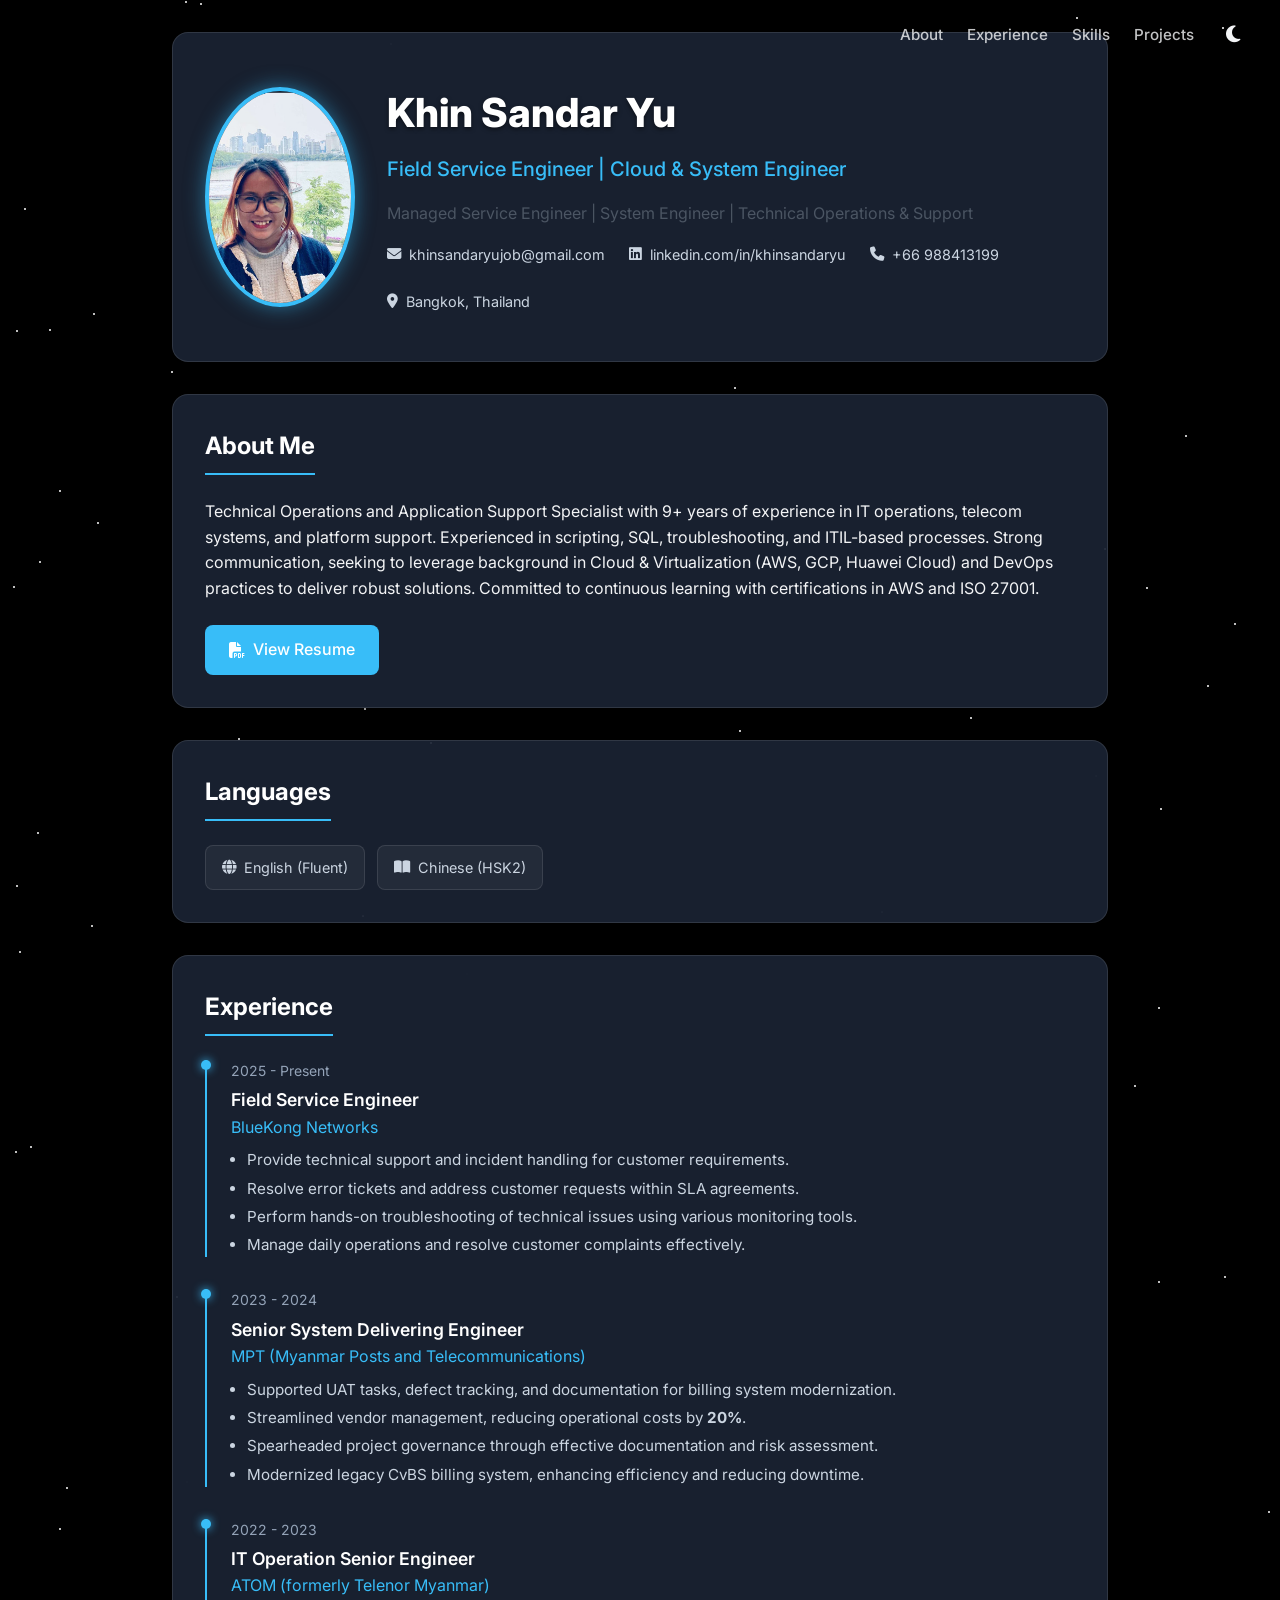
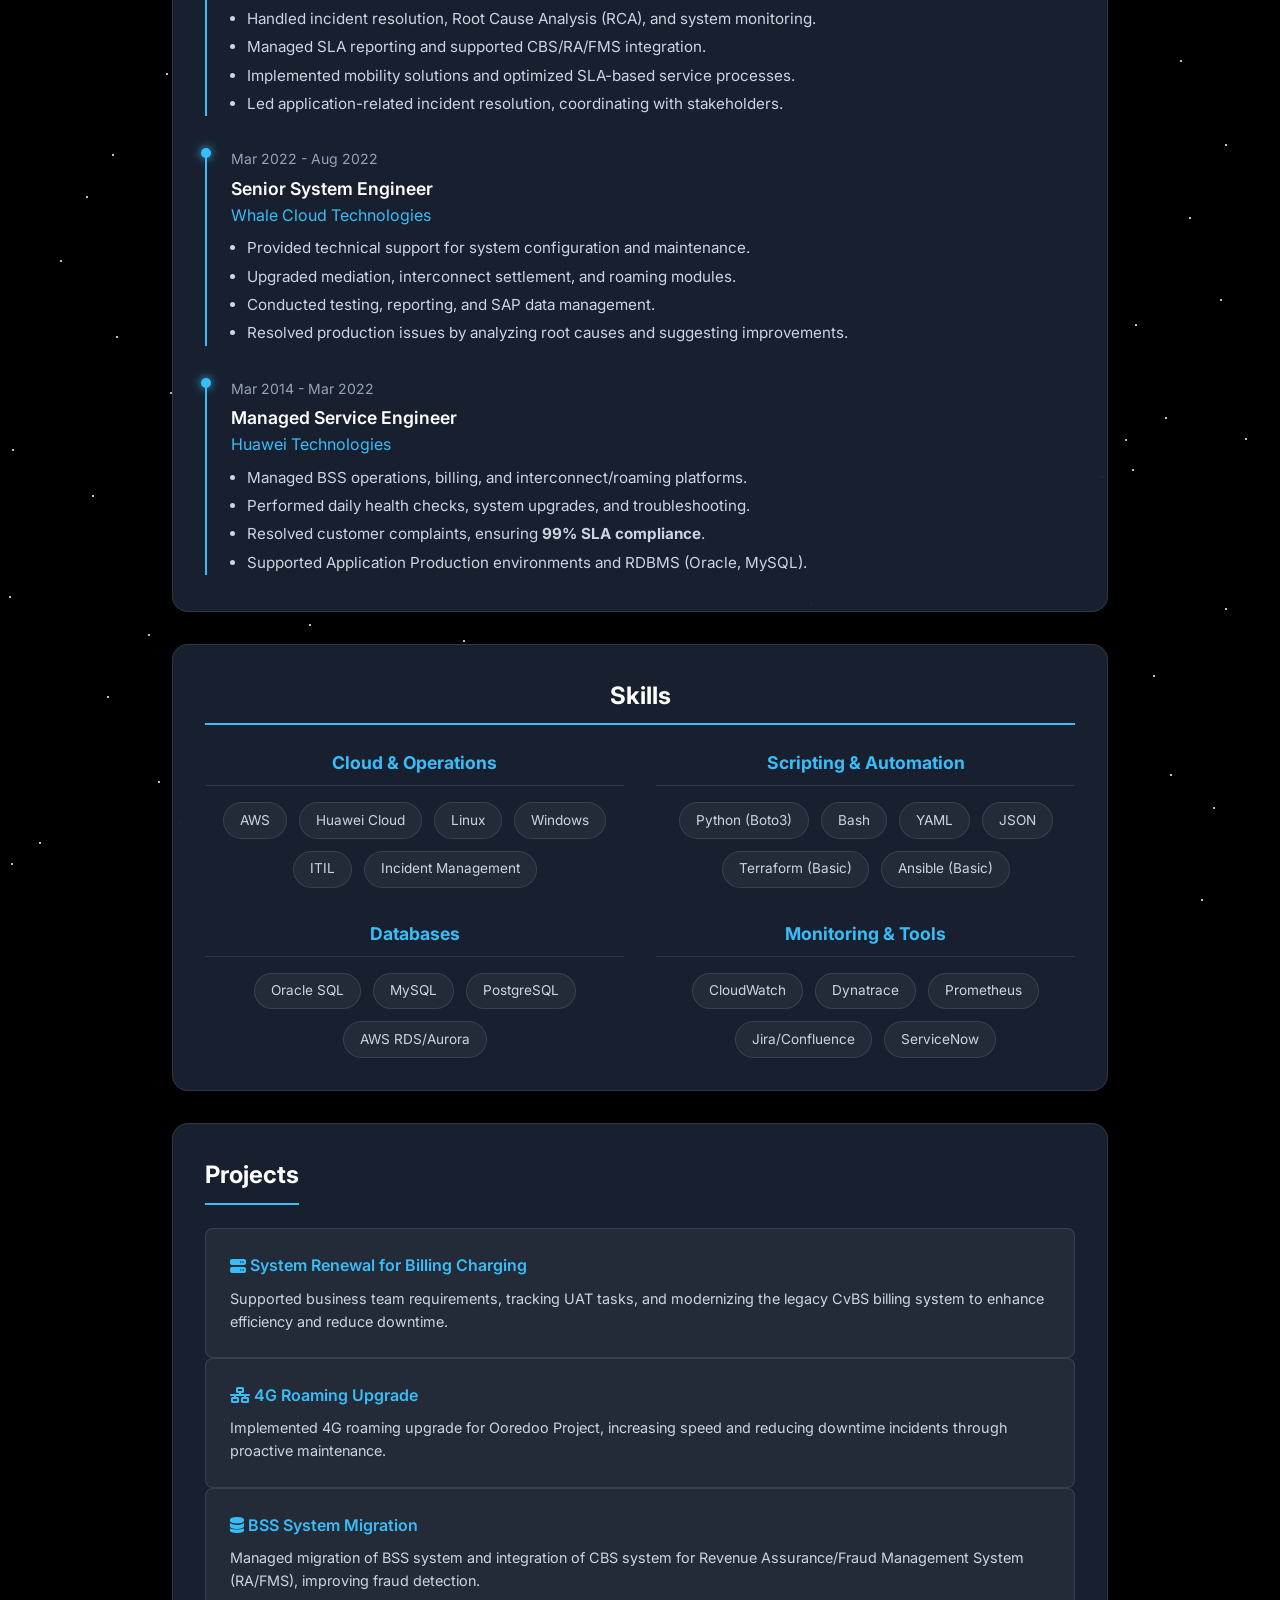
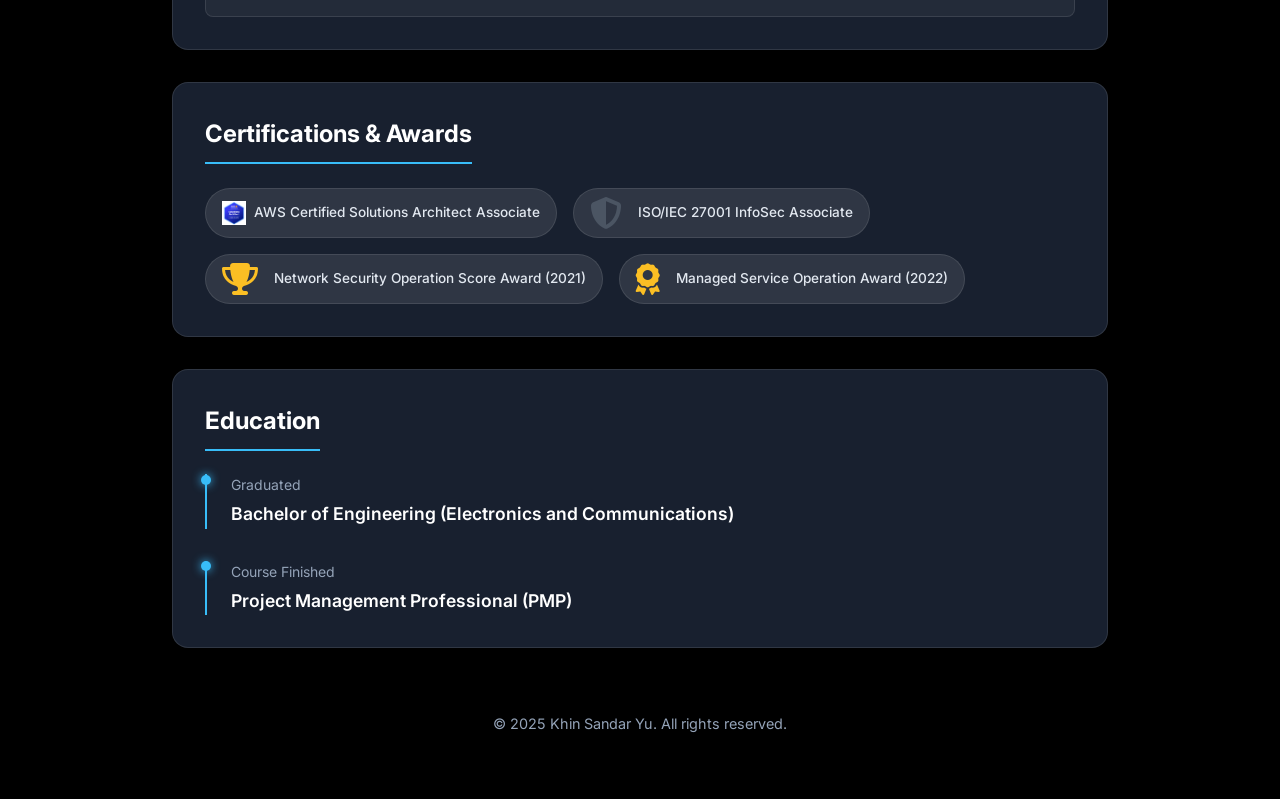
==== index.html @ fe9a54b7 "upload" ====
<!DOCTYPE html>
<html lang="en">

<head>
    <meta charset="UTF-8">
    <meta name="viewport" content="width=device-width, initial-scale=1.0">
    <title>Khin Sandar Yu - Cloud & System Engineer</title>
    <meta name="description" content="Senior Cloud & System Engineer portfolio of Khin Sandar Yu.">

    <link rel="icon" href="favicon.ico" />
    <link rel="apple-touch-icon" href="logo192.png" />

    <!-- Open Graph / Facebook -->
    <meta property="og:type" content="website">
    <meta property="og:url" content="https://khinsandaryu.github.io/">
    <meta property="og:title" content="Khin Sandar Yu - Cloud & System Engineer">
    <meta property="og:description"
        content="Senior Cloud & System Engineer portfolio. Expert in AWS, Linux, and BSS/OSS operations.">
    <meta property="og:image" content="https://khinsandaryu.github.io/img/khin_profile.png">

    <!-- Twitter -->
    <meta property="twitter:card" content="summary_large_image">
    <meta property="twitter:url" content="https://khinsandaryu.github.io/">
    <meta property="twitter:title" content="Khin Sandar Yu - Cloud & System Engineer">
    <meta property="twitter:description"
        content="Senior Cloud & System Engineer portfolio. Expert in AWS, Linux, and BSS/OSS operations.">
    <meta property="twitter:image" content="https://khinsandaryu.github.io/img/khin_profile.png">

    <!-- Fonts -->
    <link rel="preconnect" href="https://fonts.googleapis.com">
    <link rel="preconnect" href="https://fonts.gstatic.com" crossorigin>
    <link href="https://fonts.googleapis.com/css2?family=Inter:wght@300;400;500;600;700;800&display=swap"
        rel="stylesheet">

    <!-- Icons -->
    <link rel="stylesheet" href="https://cdnjs.cloudflare.com/ajax/libs/font-awesome/6.4.0/css/all.min.css">

    <!-- Custom CSS -->
    <link rel="stylesheet" href="css/modern-style.css">
</head>

<body>
    <nav class="main-nav">
        <ul class="nav-links">
            <li><a href="#about" class="nav-link">About</a></li>
            <li><a href="#experience" class="nav-link">Experience</a></li>
            <li><a href="#skills" class="nav-link">Skills</a></li>
            <li><a href="#projects" class="nav-link">Projects</a></li>
        </ul>
        <button id="theme-toggle" class="theme-toggle" aria-label="Toggle Theme">
            <i class="fa-solid fa-moon"></i>
        </button>
        <button id="mobile-menu-btn" class="mobile-menu-btn" aria-label="Menu">
            <i class="fa-solid fa-bars"></i>
        </button>
    </nav>
    <div class="stars"></div>


    <div class="container">
        <!-- Header -->
        <header>
            <img src="img/khin_profile.png" alt="Khin Sandar Yu" class="profile-img" loading="lazy">
            <div class="header-content">
                <h1>Khin Sandar Yu</h1>
                <h2>Field Service Engineer | Cloud & System Engineer</h2>
                <p style="margin-bottom: 1rem; color: #4b5563;">
                    Managed Service Engineer | System Engineer | Technical Operations & Support
                </p>
                <div class="contact-info">
                    <a href="mailto:khinsandaryujob@gmail.com" class="contact-item">
                        <i class="fa-solid fa-envelope"></i> khinsandaryujob@gmail.com
                    </a>
                    <a href="https://www.linkedin.com/in/khinsandaryu393/" target="_blank" class="contact-item">
                        <i class="fa-brands fa-linkedin"></i> linkedin.com/in/khinsandaryu
                    </a>
                    <span class="contact-item">
                        <i class="fa-solid fa-phone"></i> +66 988413199
                    </span>
                    <span class="contact-item">
                        <i class="fa-solid fa-location-dot"></i> Bangkok, Thailand
                    </span>
                </div>
            </div>
        </header>

        <!-- About Me -->
        <section id="about">
            <h3 class="section-title">About Me</h3>
            <p>
                Technical Operations and Application Support Specialist with 9+ years of experience in IT operations,
                telecom systems, and platform support. Experienced in scripting, SQL, troubleshooting, and ITIL-based
                processes. Strong communication, seeking to leverage background in Cloud & Virtualization (AWS, GCP,
                Huawei Cloud) and DevOps practices to deliver robust solutions. Committed to continuous learning with
                certifications in AWS and ISO 27001.
            </p>
            <div style="margin-top: 1.5rem;">
                <a href="#" target="_blank"
                    style="display: inline-flex; align-items: center; gap: 0.5rem; background: var(--primary-color); color: white; padding: 0.75rem 1.5rem; border-radius: 0.5rem; font-weight: 500;">
                    <i class="fa-solid fa-file-pdf"></i> View Resume
                </a>
            </div>
        </section>

        <!-- Languages -->
        <section>
            <h3 class="section-title">Languages</h3>
            <div class="language-badges" style="display: flex; gap: 0.75rem; flex-wrap: wrap;">
                <span class="lang-badge">
                    <i class="fa-solid fa-globe"></i> English (Fluent)
                </span>
                <span class="lang-badge">
                    <i class="fa-solid fa-book-open"></i> Chinese (HSK2)
                </span>
            </div>
        </section>


        <!-- Experience -->
        <section id="experience">
            <h3 class="section-title">Experience</h3>

            <div class="timeline-item">
                <div class="timeline-date">2025 - Present</div>
                <div class="timeline-title">Field Service Engineer</div>
                <div class="timeline-subtitle">BlueKong Networks</div>
                <ul class="responsibility-list">
                    <li>Provide technical support and incident handling for customer requirements.</li>
                    <li>Resolve error tickets and address customer requests within SLA agreements.</li>
                    <li>Perform hands-on troubleshooting of technical issues using various monitoring tools.</li>
                    <li>Manage daily operations and resolve customer complaints effectively.</li>
                </ul>
            </div>

            <div class="timeline-item">
                <div class="timeline-date">2023 - 2024</div>
                <div class="timeline-title">Senior System Delivering Engineer</div>
                <div class="timeline-subtitle">MPT (Myanmar Posts and Telecommunications)</div>
                <ul class="responsibility-list">
                    <li>Supported UAT tasks, defect tracking, and documentation for billing system modernization.</li>
                    <li>Streamlined vendor management, reducing operational costs by <strong>20%</strong>.</li>
                    <li>Spearheaded project governance through effective documentation and risk assessment.</li>
                    <li>Modernized legacy CvBS billing system, enhancing efficiency and reducing downtime.</li>
                </ul>
            </div>

            <div class="timeline-item">
                <div class="timeline-date">2022 - 2023</div>
                <div class="timeline-title">IT Operation Senior Engineer</div>
                <div class="timeline-subtitle">ATOM (formerly Telenor Myanmar)</div>
                <ul class="responsibility-list">
                    <li>Handled incident resolution, Root Cause Analysis (RCA), and system monitoring.</li>
                    <li>Managed SLA reporting and supported CBS/RA/FMS integration.</li>
                    <li>Implemented mobility solutions and optimized SLA-based service processes.</li>
                    <li>Led application-related incident resolution, coordinating with stakeholders.</li>
                </ul>
            </div>

            <div class="timeline-item">
                <div class="timeline-date">Mar 2022 - Aug 2022</div>
                <div class="timeline-title">Senior System Engineer</div>
                <div class="timeline-subtitle">Whale Cloud Technologies</div>
                <ul class="responsibility-list">
                    <li>Provided technical support for system configuration and maintenance.</li>
                    <li>Upgraded mediation, interconnect settlement, and roaming modules.</li>
                    <li>Conducted testing, reporting, and SAP data management.</li>
                    <li>Resolved production issues by analyzing root causes and suggesting improvements.</li>
                </ul>
            </div>

            <div class="timeline-item">
                <div class="timeline-date">Mar 2014 - Mar 2022</div>
                <div class="timeline-title">Managed Service Engineer</div>
                <div class="timeline-subtitle">Huawei Technologies</div>
                <ul class="responsibility-list">
                    <li>Managed BSS operations, billing, and interconnect/roaming platforms.</li>
                    <li>Performed daily health checks, system upgrades, and troubleshooting.</li>
                    <li>Resolved customer complaints, ensuring <strong>99% SLA compliance</strong>.</li>
                    <li>Supported Application Production environments and RDBMS (Oracle, MySQL).</li>
                </ul>
            </div>
        </section>

        <!-- Skills -->
        <section id="skills">
            <h3 class="section-title" style="display: block; text-align: center;">Skills</h3>

            <div class="tech-stack">
                <div class="tech-category">
                    <h4>Cloud & Operations</h4>
                    <div class="tags">
                        <span>AWS</span>
                        <span>Huawei Cloud</span>
                        <span>Linux</span>
                        <span>Windows</span>
                        <span>ITIL</span>
                        <span>Incident Management</span>
                    </div>
                </div>

                <div class="tech-category">
                    <h4>Scripting & Automation</h4>
                    <div class="tags">
                        <span>Python (Boto3)</span>
                        <span>Bash</span>
                        <span>YAML</span>
                        <span>JSON</span>
                        <span>Terraform (Basic)</span>
                        <span>Ansible (Basic)</span>
                    </div>
                </div>

                <div class="tech-category">
                    <h4>Databases</h4>
                    <div class="tags">
                        <span>Oracle SQL</span>
                        <span>MySQL</span>
                        <span>PostgreSQL</span>
                        <span>AWS RDS/Aurora</span>
                    </div>
                </div>

                <div class="tech-category">
                    <h4>Monitoring & Tools</h4>
                    <div class="tags">
                        <span>CloudWatch</span>
                        <span>Dynatrace</span>
                        <span>Prometheus</span>
                        <span>Jira/Confluence</span>
                        <span>ServiceNow</span>
                    </div>
                </div>
            </div>
        </section>

        <!-- Projects -->
        <section id="projects">
            <h3 class="section-title">Projects</h3>
            <div class="projects-grid">
                <div class="project-card">
                    <div class="project-title"><i class="fa-solid fa-server"></i> System Renewal for Billing Charging
                    </div>
                    <p class="project-desc">Supported business team requirements, tracking UAT tasks, and modernizing
                        the legacy CvBS billing system to enhance efficiency and reduce downtime.</p>
                </div>
                <div class="project-card">
                    <div class="project-title"><i class="fa-solid fa-network-wired"></i> 4G Roaming Upgrade</div>
                    <p class="project-desc">Implemented 4G roaming upgrade for Ooredoo Project, increasing speed and
                        reducing downtime incidents through proactive maintenance.</p>
                </div>
                <div class="project-card">
                    <div class="project-title"><i class="fa-solid fa-database"></i> BSS System Migration</div>
                    <p class="project-desc">Managed migration of BSS system and integration of CBS system for Revenue
                        Assurance/Fraud Management System (RA/FMS), improving fraud detection.</p>
                </div>
            </div>
        </section>

        <!-- Certifications & Badges -->
        <section>
            <h3 class="section-title">Certifications & Awards</h3>
            <div class="badges-list">
                <a href="#" class="badge-item">
                    <img src="img/saa.png" alt="AWS Certified" loading="lazy">
                    AWS Certified Solutions Architect Associate
                </a>
                <a href="#" class="badge-item">
                    <i class="fa-solid fa-shield-halved"
                        style="font-size: 2rem; color: #4b5563; margin-right: 0.5rem;"></i>
                    ISO/IEC 27001 InfoSec Associate
                </a>
                <div class="badge-item">
                    <i class="fa-solid fa-trophy" style="font-size: 2rem; color: #fbbf24; margin-right: 0.5rem;"></i>
                    Network Security Operation Score Award (2021)
                </div>
                <div class="badge-item">
                    <i class="fa-solid fa-award" style="font-size: 2rem; color: #fbbf24; margin-right: 0.5rem;"></i>
                    Managed Service Operation Award (2022)
                </div>
            </div>
        </section>

        <!-- Education -->
        <section>
            <h3 class="section-title">Education</h3>
            <div class="timeline-item">
                <div class="timeline-date">Graduated</div>
                <div class="timeline-title">Bachelor of Engineering (Electronics and Communications)</div>
            </div>
            <div class="timeline-item">
                <div class="timeline-date">Course Finished</div>
                <div class="timeline-title">Project Management Professional (PMP)</div>
            </div>
        </section>

        <footer>
            <p>&copy; 2025 Khin Sandar Yu. All rights reserved.</p>
        </footer>
    </div>
    <script src="js/script.js"></script>
</body>

</html>
---- css/modern-style.css ----
:root {
    --primary-color: #38bdf8;
    /* Lighter blue for contrast against dark bg */
    --secondary-color: #818cf8;
    --text-color: #f3f4f6;
    /* Light text for dark mode */
    --bg-color: #1e293b;
    --card-bg: rgba(30, 41, 59, 0.8);
    /* Semi-transparent dark card */
    --accent-color: #3b82f6;
    --font-main: 'Inter', system-ui, -apple-system, sans-serif;
}

* {
    margin: 0;
    padding: 0;
    box-sizing: border-box;
}

body {
    font-family: var(--font-main);
    background: #000;
    /* Fallback background */
    background-attachment: fixed;
    color: var(--text-color);
    line-height: 1.6;
    min-height: 100vh;
    position: relative;
    overflow-x: hidden;
}

/* Aurora Effect - Improved "Curtain" Look */
.aurora {
    position: fixed;
    top: 0;
    left: 0;
    width: 100%;
    height: 100%;
    z-index: -3;
    background: linear-gradient(to bottom, #020111 0%, #000000 100%);
    overflow: hidden;
}

.aurora::before {
    content: '';
    position: absolute;
    top: -50%;
    left: -50%;
    width: 200%;
    height: 200%;
    background:
        repeating-linear-gradient(90deg,
            transparent 0%,
            rgba(0, 255, 150, 0.15) 10%,
            rgba(150, 0, 255, 0.15) 20%,
            transparent 30%);
    background-size: 200% 100%;
    filter: blur(20px);
    animation: aurora-move 60s linear infinite alternate;
    transform: rotate(20deg);
}

.aurora::after {
    content: '';
    position: absolute;
    top: -50%;
    left: -50%;
    width: 200%;
    height: 200%;
    background:
        repeating-linear-gradient(80deg,
            transparent 0%,
            rgba(0, 200, 255, 0.1) 15%,
            rgba(255, 0, 200, 0.1) 25%,
            transparent 40%);
    background-size: 200% 100%;
    filter: blur(30px);
    animation: aurora-move 75s linear infinite alternate-reverse;
    transform: rotate(-10deg);
    mix-blend-mode: screen;
}

@keyframes aurora-move {
    0% {
        background-position: 0% 50%;
        transform: rotate(10deg) scale(1);
    }

    100% {
        background-position: 100% 50%;
        transform: rotate(15deg) scale(1.1);
    }
}

/* Stars Animation - Optimized */
.stars,
.twinkling {
    position: fixed;
    top: 0;
    left: 0;
    width: 100%;
    height: 100%;
    display: block;
    pointer-events: none;
}

.stars {
    background: transparent;
    box-shadow:
        1852px 749px #FFF,
        2427px 2308px #FFF,
        2471px 1289px #FFF,
        1931px 1618px #FFF,
        983px 453px #FFF,
        707px 2407px #FFF,
        305px 1962px #FFF,
        849px 2330px #FFF,
        1268px 1511px #FFF,
        947px 1093px #FFF,
        368px 281px #FFF,
        1525px 1169px #FFF,
        382px 665px #FFF,
        361px 590px #FFF,
        220px 193px #FFF,
        1694px 97px #FFF,
        148px 2234px #FFF,
        959px 1543px #FFF,
        185px 1px #FFF,
        2007px 640px #FFF,
        1742px 1170px #FFF,
        1295px 174px #FFF,
        466px 973px #FFF,
        967px 254px #FFF,
        995px 1020px #FFF,
        1460px 2351px #FFF,
        1550px 2439px #FFF,
        1412px 884px #FFF,
        1539px 428px #FFF,
        309px 2224px #FFF,
        339px 2429px #FFF,
        739px 730px #FFF,
        2387px 1095px #FFF,
        1678px 1449px #FFF,
        2192px 1631px #FFF,
        847px 178px #FFF,
        1714px 341px #FFF,
        780px 1109px #FFF,
        1309px 327px #FFF,
        264px 2087px #FFF,
        1841px 983px #FFF,
        2006px 577px #FFF,
        1062px 2379px #FFF,
        200px 3px #FFF,
        770px 799px #FFF,
        300px 1368px #FFF,
        463px 2240px #FFF,
        1346px 361px #FFF,
        2344px 1471px #FFF,
        734px 387px #FFF,
        2387px 334px #FFF,
        555px 568px #FFF,
        15px 1151px #FFF,
        1581px 996px #FFF,
        364px 708px #FFF,
        1995px 1626px #FFF,
        59px 490px #FFF,
        1530px 1606px #FFF,
        2481px 1109px #FFF,
        535px 2125px #FFF,
        2016px 2244px #FFF,
        11px 2463px #FFF,
        2302px 1901px #FFF,
        1225px 2208px #FFF,
        895px 760px #FFF,
        1185px 435px #FFF,
        1072px 2125px #FFF,
        39px 2442px #FFF,
        862px 548px #FFF,
        2460px 1701px #FFF,
        1100px 2439px #FFF,
        574px 129px #FFF,
        1367px 1496px #FFF,
        1839px 16px #FFF,
        1146px 587px #FFF,
        352px 2262px #FFF,
        844px 1424px #FFF,
        1724px 1702px #FFF,
        2132px 725px #FFF,
        1310px 66px #FFF,
        1895px 1931px #FFF,
        1839px 195px #FFF,
        604px 575px #FFF,
        700px 1703px #FFF,
        107px 2296px #FFF,
        2400px 425px #FFF,
        1576px 86px #FFF,
        2215px 1441px #FFF,
        2323px 187px #FFF,
        782px 1595px #FFF,
        1461px 1552px #FFF,
        2414px 1826px #FFF,
        1919px 1354px #FFF,
        1022px 1328px #FFF,
        2195px 999px #FFF,
        390px 2361px #FFF,
        1160px 808px #FFF,
        2237px 259px #FFF,
        1964px 2188px #FFF,
        1513px 1261px #FFF,
        290px 1046px #FFF,
        466px 982px #FFF,
        2397px 1270px #FFF,
        1697px 2182px #FFF,
        633px 261px #FFF,
        587px 2484px #FFF,
        488px 472px #FFF,
        1655px 1286px #FFF,
        390px 43px #FFF,
        2400px 1291px #FFF,
        362px 915px #FFF,
        1234px 623px #FFF,
        814px 2440px #FFF,
        1680px 214px #FFF,
        1132px 2069px #FFF,
        1564px 969px #FFF,
        30px 1146px #FFF,
        1998px 719px #FFF,
        2482px 1331px #FFF,
        591px 880px #FFF,
        720px 335px #FFF,
        1603px 1309px #FFF,
        92px 2095px #FFF,
        2440px 1548px #FFF,
        1095px 775px #FFF,
        1869px 1773px #FFF,
        877px 1873px #FFF,
        2213px 647px #FFF,
        1572px 1530px #FFF,
        59px 1528px #FFF,
        2138px 56px #FFF,
        12px 2049px #FFF,
        1104px 548px #FFF,
        584px 294px #FFF,
        1047px 1366px #FFF,
        1965px 1550px #FFF,
        1658px 2402px #FFF,
        238px 738px #FFF,
        2053px 1980px #FFF,
        2454px 252px #FFF,
        739px 2492px #FFF,
        1935px 1866px #FFF,
        1917px 2332px #FFF,
        415px 80px #FFF,
        464px 1809px #FFF,
        1876px 583px #FFF,
        380px 901px #FFF,
        242px 449px #FFF,
        1076px 17px #FFF,
        1329px 2380px #FFF,
        276px 186px #FFF,
        60px 1860px #FFF,
        179px 2421px #FFF,
        1953px 2081px #FFF,
        2211px 1893px #FFF,
        2167px 1937px #FFF,
        1991px 208px #FFF,
        2190px 2035px #FFF,
        1345px 628px #FFF,
        1101px 2076px #FFF,
        1656px 731px #FFF,
        1170px 2374px #FFF,
        1428px 480px #FFF,
        16px 330px #FFF,
        116px 1936px #FFF,
        97px 522px #FFF,
        2484px 1420px #FFF,
        1494px 1646px #FFF,
        230px 1806px #FFF,
        9px 2196px #FFF,
        773px 128px #FFF,
        605px 629px #FFF,
        2196px 2424px #FFF,
        1153px 2275px #FFF,
        898px 113px #FFF,
        1833px 508px #FFF,
        1629px 1042px #FFF,
        227px 1663px #FFF,
        2499px 917px #FFF,
        176px 1296px #FFF,
        1207px 685px #FFF,
        1704px 2061px #FFF,
        1918px 1287px #FFF,
        1213px 2407px #FFF,
        1526px 2487px #FFF,
        1329px 137px #FFF,
        1626px 810px #FFF,
        315px 574px #FFF,
        2226px 1708px #FFF,
        1929px 2308px #FFF,
        1745px 297px #FFF,
        222px 1214px #FFF,
        2167px 1423px #FFF,
        1373px 957px #FFF,
        647px 428px #FFF,
        1494px 812px #FFF,
        2199px 802px #FFF,
        49px 329px #FFF,
        91px 925px #FFF,
        2003px 2483px #FFF,
        158px 2381px #FFF,
        2226px 2075px #FFF,
        2442px 736px #FFF,
        292px 1592px #FFF,
        881px 911px #FFF,
        1084px 854px #FFF,
        894px 1963px #FFF,
        1788px 501px #FFF,
        990px 2492px #FFF,
        931px 1209px #FFF,
        229px 1532px #FFF,
        506px 247px #FFF,
        2446px 821px #FFF,
        1498px 1463px #FFF,
        1852px 1115px #FFF,
        13px 586px #FFF,
        1625px 1013px #FFF,
        1822px 1218px #FFF,
        1934px 1127px #FFF,
        2279px 1199px #FFF,
        2427px 500px #FFF,
        2343px 2202px #FFF,
        2066px 645px #FFF,
        481px 1415px #FFF,
        1508px 1395px #FFF,
        1419px 278px #FFF,
        1844px 428px #FFF,
        2481px 1251px #FFF,
        1800px 1583px #FFF,
        465px 1244px #FFF,
        739px 1141px #FFF,
        816px 602px #FFF,
        2046px 168px #FFF,
        381px 1821px #FFF,
        810px 2203px #FFF,
        1452px 1510px #FFF,
        2197px 1469px #FFF,
        1740px 1785px #FFF,
        1993px 1083px #FFF,
        2100px 2148px #FFF,
        1125px 2039px #FFF,
        909px 1238px #FFF,
        1008px 786px #FFF,
        2053px 1369px #FFF,
        1222px 27px #FFF,
        765px 2092px #FFF,
        1739px 1208px #FFF,
        1375px 2377px #FFF,
        1545px 905px #FFF,
        362px 1634px #FFF,
        1850px 775px #FFF,
        1958px 1874px #FFF,
        1648px 1920px #FFF,
        1189px 1817px #FFF,
        1069px 468px #FFF,
        1737px 1701px #FFF,
        1704px 1982px #FFF,
        1784px 2366px #FFF,
        2060px 1765px #FFF,
        899px 1153px #FFF,
        430px 742px #FFF,
        2289px 1290px #FFF,
        1800px 509px #FFF,
        171px 371px #FFF,
        1323px 2034px #FFF,
        1018px 323px #FFF,
        856px 198px #FFF,
        2240px 1961px #FFF,
        575px 1368px #FFF,
        2430px 1948px #FFF,
        2374px 1552px #FFF,
        1158px 1281px #FFF,
        1987px 178px #FFF,
        925px 1931px #FFF,
        1694px 1560px #FFF,
        1558px 1351px #FFF,
        2114px 1932px #FFF,
        2081px 1659px #FFF,
        1739px 1103px #FFF,
        16px 885px #FFF,
        1514px 263px #FFF,
        331px 97px #FFF,
        1650px 1658px #FFF,
        2439px 1759px #FFF,
        86px 1796px #FFF,
        1180px 1660px #FFF,
        1134px 1085px #FFF,
        1998px 1377px #FFF,
        2449px 1902px #FFF,
        1568px 1992px #FFF,
        864px 633px #FFF,
        166px 1673px #FFF,
        1422px 991px #FFF,
        672px 1576px #FFF,
        2213px 1970px #FFF,
        1016px 1089px #FFF,
        1448px 1967px #FFF,
        877px 1459px #FFF,
        739px 813px #FFF,
        2121px 2333px #FFF,
        1415px 2241px #FFF,
        599px 1236px #FFF,
        186px 1481px #FFF,
        2384px 1794px #FFF,
        428px 1490px #FFF,
        1598px 2403px #FFF,
        112px 1754px #FFF,
        2393px 1463px #FFF,
        1058px 2007px #FFF,
        39px 561px #FFF,
        1994px 2265px #FFF,
        2094px 1237px #FFF,
        1081px 1702px #FFF,
        37px 832px #FFF,
        697px 1576px #FFF,
        296px 2385px #FFF,
        1569px 213px #FFF,
        1245px 2038px #FFF,
        1685px 1091px #FFF,
        1858px 956px #FFF,
        2446px 781px #FFF,
        556px 74px #FFF,
        2301px 796px #FFF,
        1527px 1625px #FFF,
        2300px 1806px #FFF,
        1516px 21px #FFF,
        2455px 385px #FFF,
        538px 583px #FFF,
        2021px 1797px #FFF,
        1347px 256px #FFF,
        2037px 1194px #FFF,
        2151px 218px #FFF,
        2402px 1441px #FFF,
        2329px 1103px #FFF,
        24px 208px #FFF,
        1703px 1109px #FFF,
        1563px 1194px #FFF,
        970px 717px #FFF,
        913px 2427px #FFF,
        588px 675px #FFF,
        950px 2293px #FFF,
        268px 1047px #FFF,
        948px 217px #FFF,
        1201px 2499px #FFF,
        1977px 2157px #FFF,
        1158px 1007px #FFF,
        2417px 490px #FFF,
        1293px 685px #FFF,
        1460px 1244px #FFF,
        618px 510px #FFF,
        1527px 132px #FFF,
        1359px 274px #FFF,
        1397px 385px #FFF,
        1135px 1924px #FFF,
        170px 1992px #FFF,
        1388px 734px #FFF,
        2175px 859px #FFF,
        2461px 177px #FFF,
        1542px 808px #FFF,
        1224px 1276px #FFF,
        752px 504px #FFF,
        1553px 1427px #FFF,
        586px 1513px #FFF,
        236px 1116px #FFF,
        282px 1755px #FFF,
        19px 951px #FFF,
        2115px 2158px #FFF,
        1788px 1359px #FFF,
        1844px 1820px #FFF,
        857px 473px #FFF,
        66px 1487px #FFF,
        1789px 309px #FFF,
        1593px 2459px #FFF,
        826px 156px #FFF,
        911px 521px #FFF,
        93px 313px #FFF,
        2419px 1084px #FFF,
        909px 1353px #FFF,
        866px 1758px #FFF,
        979px 641px #FFF,
        2257px 1276px #FFF,
        2241px 178px #FFF,
        2129px 1619px #FFF,
        1728px 2232px #FFF,
        1165px 2017px #FFF,
        802px 1170px #FFF,
        192px 1611px #FFF,
        1026px 2031px #FFF,
        1569px 322px #FFF,
        1916px 1696px #FFF,
        1220px 1899px #FFF,
        308px 561px #FFF,
        2079px 1246px #FFF,
        1575px 1163px #FFF,
        654px 1578px #FFF,
        1613px 2420px #FFF,
        2018px 1040px #FFF,
        209px 1972px #FFF,
        1225px 1744px #FFF,
        1847px 1848px #FFF;
    animation: animStar 100s linear infinite;
    width: 2px;
    height: 2px;
    border-radius: 50%;
    z-index: -2;
}

.twinkling {
    background: transparent;
    box-shadow:
        744px 222px #FFF,
        334px 321px #FFF,
        192px 59px #FFF,
        643px 165px #FFF,
        223px 332px #FFF,
        654px 76px #FFF,
        334px 82px #FFF,
        223px 34px #FFF,
        643px 76px #FFF,
        334px 823px #FFF,
        223px 532px #FFF,
        654px 276px #FFF,
        334px 282px #FFF,
        223px 234px #FFF,
        643px 876px #FFF,
        334px 823px #FFF,
        223px 532px #FFF,
        654px 276px #FFF,
        334px 282px #FFF,
        223px 234px #FFF,
        450px 150px #FFF,
        750px 350px #FFF,
        1150px 550px #FFF,
        1450px 750px #FFF,
        250px 950px #FFF,
        550px 1150px #FFF,
        850px 1350px #FFF,
        1250px 1550px #FFF,
        1550px 1750px #FFF,
        350px 150px #FFF;
    animation: animStar 100s linear infinite, blink 3s infinite;
    width: 3px;
    height: 3px;
    border-radius: 50%;
    z-index: -1;
}

/* Falling Stars */
.falling-stars {
    position: fixed;
    top: 0;
    left: 0;
    width: 100%;
    height: 100%;
    z-index: -1;
    pointer-events: none;
    overflow: hidden;
}

.falling-stars span {
    position: absolute;
    top: 50%;
    left: 50%;
    width: 4px;
    height: 4px;
    background: #fff;
    border-radius: 50%;
    box-shadow: 0 0 0 4px rgba(255, 255, 255, 0.1), 0 0 0 8px rgba(255, 255, 255, 0.1), 0 0 20px rgba(255, 255, 255, 1);
    animation: animate 3s linear infinite;
    opacity: 0;
}

.falling-stars span::before {
    content: '';
    position: absolute;
    top: 50%;
    transform: translateY(-50%);
    width: 300px;
    height: 1px;
    background: linear-gradient(90deg, #fff, transparent);
}

@keyframes animate {
    0% {
        transform: rotate(315deg) translateX(0);
        opacity: 1;
    }

    70% {
        opacity: 1;
    }

    100% {
        transform: rotate(315deg) translateX(-1000px);
        opacity: 0;
    }
}

.falling-stars span:nth-child(1) {
    top: 0;
    right: 0;
    left: initial;
    animation-delay: 0;
    animation-duration: 1s;
}

.falling-stars span:nth-child(2) {
    top: 0;
    right: 80px;
    left: initial;
    animation-delay: 0.2s;
    animation-duration: 3s;
}

.falling-stars span:nth-child(3) {
    top: 80px;
    right: 0px;
    left: initial;
    animation-delay: 0.4s;
    animation-duration: 2s;
}

.falling-stars span:nth-child(4) {
    top: 0;
    right: 180px;
    left: initial;
    animation-delay: 0.6s;
    animation-duration: 1.5s;
}

.falling-stars span:nth-child(5) {
    top: 0;
    right: 400px;
    left: initial;
    animation-delay: 0.8s;
    animation-duration: 2.5s;
}

.falling-stars span:nth-child(6) {
    top: 0;
    right: 600px;
    left: initial;
    animation-delay: 1s;
    animation-duration: 3s;
}

.falling-stars span:nth-child(7) {
    top: 300px;
    right: 0;
    left: initial;
    animation-delay: 1.2s;
    animation-duration: 1.75s;
}

@keyframes animStar {
    from {
        transform: translateY(0px);
    }

    to {
        transform: translateY(-2000px);
    }
}

@keyframes blink {
    0% {
        opacity: 0.2;
    }

    50% {
        opacity: 1;
    }

    100% {
        opacity: 0.2;
    }
}

a {
    text-decoration: none;
    color: inherit;
    transition: color 0.3s ease;
}

a:hover {
    color: var(--primary-color);
}

.container {
    max-width: 1000px;
    margin: 0 auto;
    padding: 2rem;
    position: relative;
    z-index: 1;
}

/* Header Section */
header {
    background-color: var(--card-bg);
    backdrop-filter: blur(10px);
    padding: 3rem 2rem;
    border-radius: 1rem;
    box-shadow: 0 4px 6px -1px rgba(0, 0, 0, 0.3);
    margin-bottom: 2rem;
    display: flex;
    align-items: center;
    gap: 2rem;
    flex-wrap: wrap;
    border: 1px solid rgba(255, 255, 255, 0.1);
}

.profile-img {
    width: 150px;
    height: 220px;
    border-radius: 50%;
    object-fit: cover;
    border: 4px solid var(--primary-color);
    box-shadow: 0 0 20px rgba(56, 189, 248, 0.5);
}

.header-content {
    flex: 1;
}

.header-content h1 {
    font-size: 2.5rem;
    font-weight: 800;
    color: #ffffff;
    margin-bottom: 0.5rem;
    text-shadow: 0 2px 4px rgba(0, 0, 0, 0.5);
}

.header-content h2 {
    font-size: 1.25rem;
    color: var(--primary-color);
    font-weight: 500;
    margin-bottom: 1rem;
}

.contact-info {
    display: flex;
    gap: 1.5rem;
    flex-wrap: wrap;
    font-size: 0.9rem;
    color: #cbd5e1;
}

.contact-item {
    display: flex;
    align-items: center;
    gap: 0.5rem;
}

/* Section Styles */
section {
    background-color: var(--card-bg);
    backdrop-filter: blur(10px);
    padding: 2rem;
    border-radius: 1rem;
    box-shadow: 0 4px 6px -1px rgba(0, 0, 0, 0.3);
    margin-bottom: 2rem;
    border: 1px solid rgba(255, 255, 255, 0.1);
}

.section-title {
    font-size: 1.5rem;
    font-weight: 700;
    margin-bottom: 1.5rem;
    color: #ffffff;
    border-bottom: 2px solid var(--primary-color);
    padding-bottom: 0.5rem;
    display: inline-block;
}

/* Experience & Education */
.timeline-item {
    margin-bottom: 2rem;
    border-left: 2px solid var(--primary-color);
    padding-left: 1.5rem;
    position: relative;
}

.timeline-item::before {
    content: '';
    position: absolute;
    left: -6px;
    top: 0;
    width: 10px;
    height: 10px;
    background-color: var(--primary-color);
    border-radius: 50%;
    box-shadow: 0 0 10px var(--primary-color);
}

.timeline-item:last-child {
    margin-bottom: 0;
}

.timeline-date {
    font-size: 0.875rem;
    color: #94a3b8;
    margin-bottom: 0.25rem;
}

.timeline-title {
    font-size: 1.1rem;
    font-weight: 600;
    color: #ffffff;
}

.timeline-subtitle {
    color: var(--primary-color);
    margin-bottom: 0.5rem;
}

.responsibility-list {
    margin-top: 0.5rem;
    margin-left: 1rem;
    list-style-type: disc;
    color: #cbd5e1;
    font-size: 0.95rem;
}

.responsibility-list li {
    margin-bottom: 0.25rem;
}

/* Skills */
.skills-grid {
    display: grid;
    grid-template-columns: repeat(auto-fill, minmax(250px, 1fr));
    gap: 1.5rem;
}

.skill-category h3 {
    font-size: 1rem;
    margin-bottom: 1rem;
    color: #cbd5e1;
}

.skill-bar {
    background-color: rgba(255, 255, 255, 0.1);
    height: 8px;
    border-radius: 4px;
    margin-bottom: 1rem;
    overflow: hidden;
}

.skill-progress {
    background-color: var(--primary-color);
    height: 100%;
    border-radius: 4px;
    transition: width 1s ease-in-out;
    box-shadow: 0 0 10px var(--primary-color);
}

.skill-label {
    display: flex;
    justify-content: space-between;
    margin-bottom: 0.25rem;
    font-size: 0.9rem;
    font-weight: 500;
    color: #e2e8f0;
}

/* Tech Stack Tags */
.tech-stack {
    margin-top: 0;
    display: grid;
    gap: 2rem;
    grid-template-columns: repeat(auto-fit, minmax(280px, 1fr));
}

.tech-category h4 {
    color: var(--primary-color);
    margin-bottom: 1rem;
    font-size: 1.1rem;
    border-bottom: 1px solid rgba(255, 255, 255, 0.1);
    padding-bottom: 0.5rem;
    text-align: center;
}

.tags {
    display: flex;
    flex-wrap: wrap;
    gap: 0.75rem;
    justify-content: center;
}

.tags span {
    background: rgba(255, 255, 255, 0.05);
    padding: 0.4rem 1rem;
    border-radius: 2rem;
    font-size: 0.85rem;
    color: #cbd5e1;
    border: 1px solid rgba(255, 255, 255, 0.1);
    transition: all 0.3s ease;
}

.tags span:hover {
    background: rgba(56, 189, 248, 0.1);
    border-color: var(--primary-color);
    transform: translateY(-2px);
    color: #fff;
}

.lang-badge {
    display: inline-flex;
    align-items: center;
    gap: 0.5rem;
    background: rgba(255, 255, 255, 0.05);
    padding: 0.6rem 1rem;
    border-radius: 0.5rem;
    border: 1px solid rgba(255, 255, 255, 0.1);
    color: #cbd5e1;
    font-size: 0.9rem;
}

.project-card {
    display: block;
    text-decoration: none;
    border: 1px solid rgba(255, 255, 255, 0.1);
    background: rgba(255, 255, 255, 0.05);
    border-radius: 0.5rem;
    padding: 1.5rem;
    transition: transform 0.2s ease, box-shadow 0.2s ease;
}

.project-card:hover {
    transform: translateY(-2px);
    box-shadow: 0 10px 15px -3px rgba(0, 0, 0, 0.3);
    background: rgba(255, 255, 255, 0.1);
}

.project-title {
    font-weight: 600;
    margin-bottom: 0.5rem;
    color: var(--primary-color);
}

.project-desc {
    font-size: 0.9rem;
    color: #cbd5e1;
}

/* Badges */
.badges-list {
    display: flex;
    flex-wrap: wrap;
    gap: 1rem;
    list-style: none;
}

.badge-item {
    display: flex;
    align-items: center;
    gap: 0.5rem;
    background: rgba(255, 255, 255, 0.1);
    color: #e2e8f0;
    padding: 0.5rem 1rem;
    border-radius: 2rem;
    font-size: 0.85rem;
    font-weight: 500;
    border: 1px solid rgba(255, 255, 255, 0.1);
}

.badge-item img {
    width: 24px;
    height: 24px;
}

/* Footer */
footer {
    text-align: center;
    padding: 2rem;
    color: #94a3b8;
    font-size: 0.9rem;
}

/* Responsive */
@media (max-width: 768px) {
    .header {
        flex-direction: column;
        text-align: center;
    }

    .contact-info {
        justify-content: center;
    }

    .container {
        padding: 1rem;
    }
}

/* --- Light Mode Support --- */
body.light-mode {
    --text-color: #1e293b;
    --bg-color: #f3f4f6;
    --card-bg: rgba(255, 255, 255, 0.85); /* Light card bg */
    background: #f0f9ff; /* Very light blueish white */
}

body.light-mode .aurora, 
body.light-mode .stars, 
body.light-mode .twinkling,
body.light-mode .falling-stars {
    display: none; /* Hide space effects in light mode */
}

body.light-mode header, 
body.light-mode section {
    border: 1px solid rgba(0, 0, 0, 0.1);
    box-shadow: 0 4px 6px -1px rgba(0, 0, 0, 0.1);
}

body.light-mode .section-title {
    color: #0f172a;
}

body.light-mode .timeline-title {
    color: #1e293b;
}

body.light-mode .timeline-date {
    color: #64748b;
}

body.light-mode .responsibility-list {
    color: #475569;
}

body.light-mode .skill-label {
    color: #334155;
}

body.light-mode .skill-bar {
    background-color: rgba(0, 0, 0, 0.1);
}

body.light-mode .tags span {
    background: white;
    color: #475569;
    border: 1px solid #cbd5e1;
}

body.light-mode .tags span:hover {
    background: var(--primary-color);
    color: white;
    border-color: var(--primary-color);
}

body.light-mode .lang-badge,
body.light-mode .badge-item,
body.light-mode .project-card {
    background: white;
    color: #475569;
    border: 1px solid #e2e8f0;
}

body.light-mode .project-desc {
    color: #64748b;
}

body.light-mode .header-content h1 {
    color: #0f172a;
    text-shadow: none;
}

body.light-mode .contact-info {
    color: #475569;
}

/* --- Navigation & Toggle --- */
.main-nav {
    position: absolute;
    top: 1rem;
    right: 2rem;
    display: flex;
    align-items: center;
    gap: 1.5rem;
    z-index: 10;
}

.nav-links {
    display: flex;
    gap: 1.5rem;
    list-style: none;
}

.nav-link {
    color: var(--text-color);
    font-weight: 500;
    font-size: 0.95rem;
    position: relative;
    opacity: 0.8;
    transition: opacity 0.3s;
}

.nav-link:hover {
    opacity: 1;
    color: var(--primary-color);
}

.theme-toggle {
    background: none;
    border: none;
    color: var(--text-color);
    font-size: 1.2rem;
    cursor: pointer;
    padding: 0.5rem;
    transition: transform 0.3s ease, color 0.3s;
}

.theme-toggle:hover {
    transform: rotate(15deg) scale(1.1);
    color: var(--primary-color);
}

/* Mobile Menu Button (Hidden by default) */
.mobile-menu-btn {
    display: none;
    background: none;
    border: none;
    color: var(--text-color);
    font-size: 1.5rem;
    cursor: pointer;
    z-index: 20;
}

@media (max-width: 768px) {
    .main-nav {
        top: 1rem;
        right: 1rem;
    }

    .mobile-menu-btn {
        display: block;
    }

    .nav-links {
        position: fixed;
        top: 0;
        right: -100%; /* Hidden */
        width: 70%;
        height: 100vh;
        background: var(--card-bg);
        backdrop-filter: blur(15px);
        flex-direction: column;
        justify-content: center;
        align-items: center;
        gap: 2rem;
        transition: right 0.3s ease-in-out;
        box-shadow: -5px 0 15px rgba(0,0,0,0.5);
        z-index: 15;
    }

    .nav-links.active {
        right: 0;
    }

    .nav-link {
        font-size: 1.2rem;
    }
}
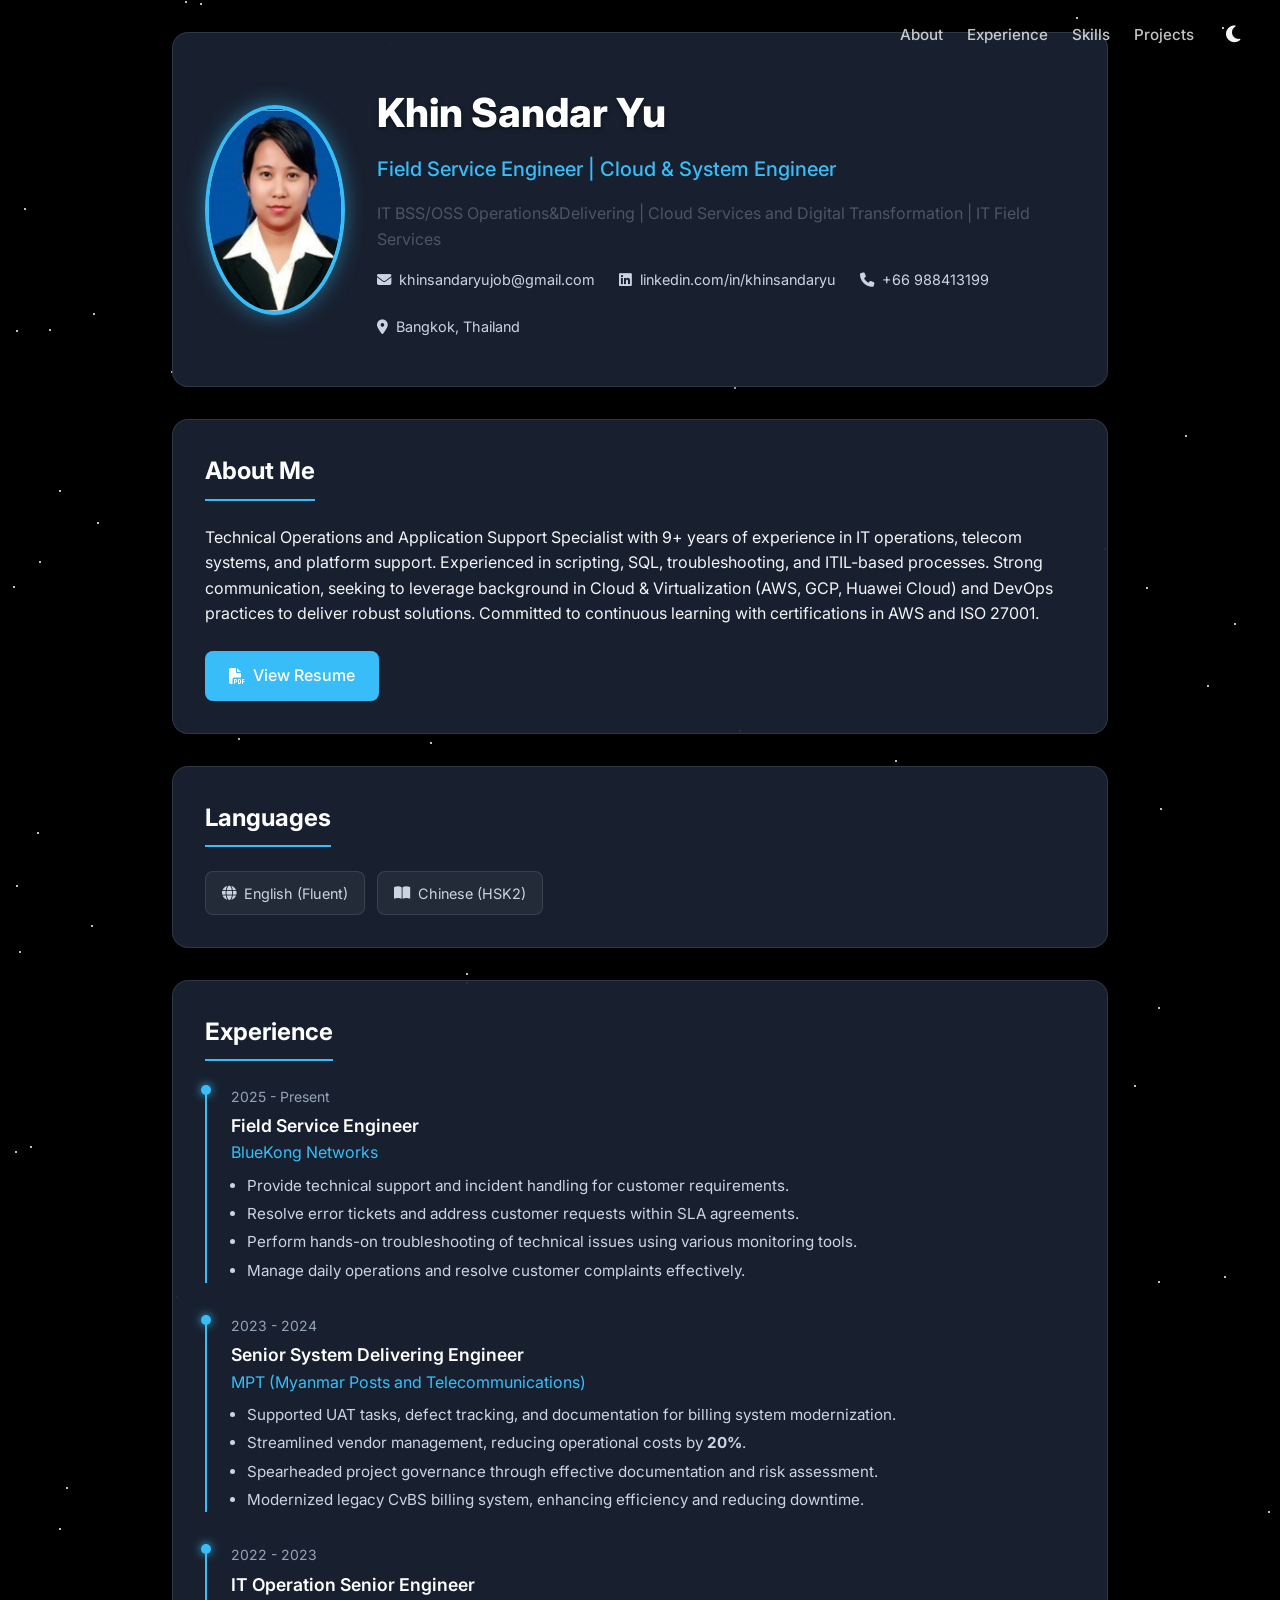
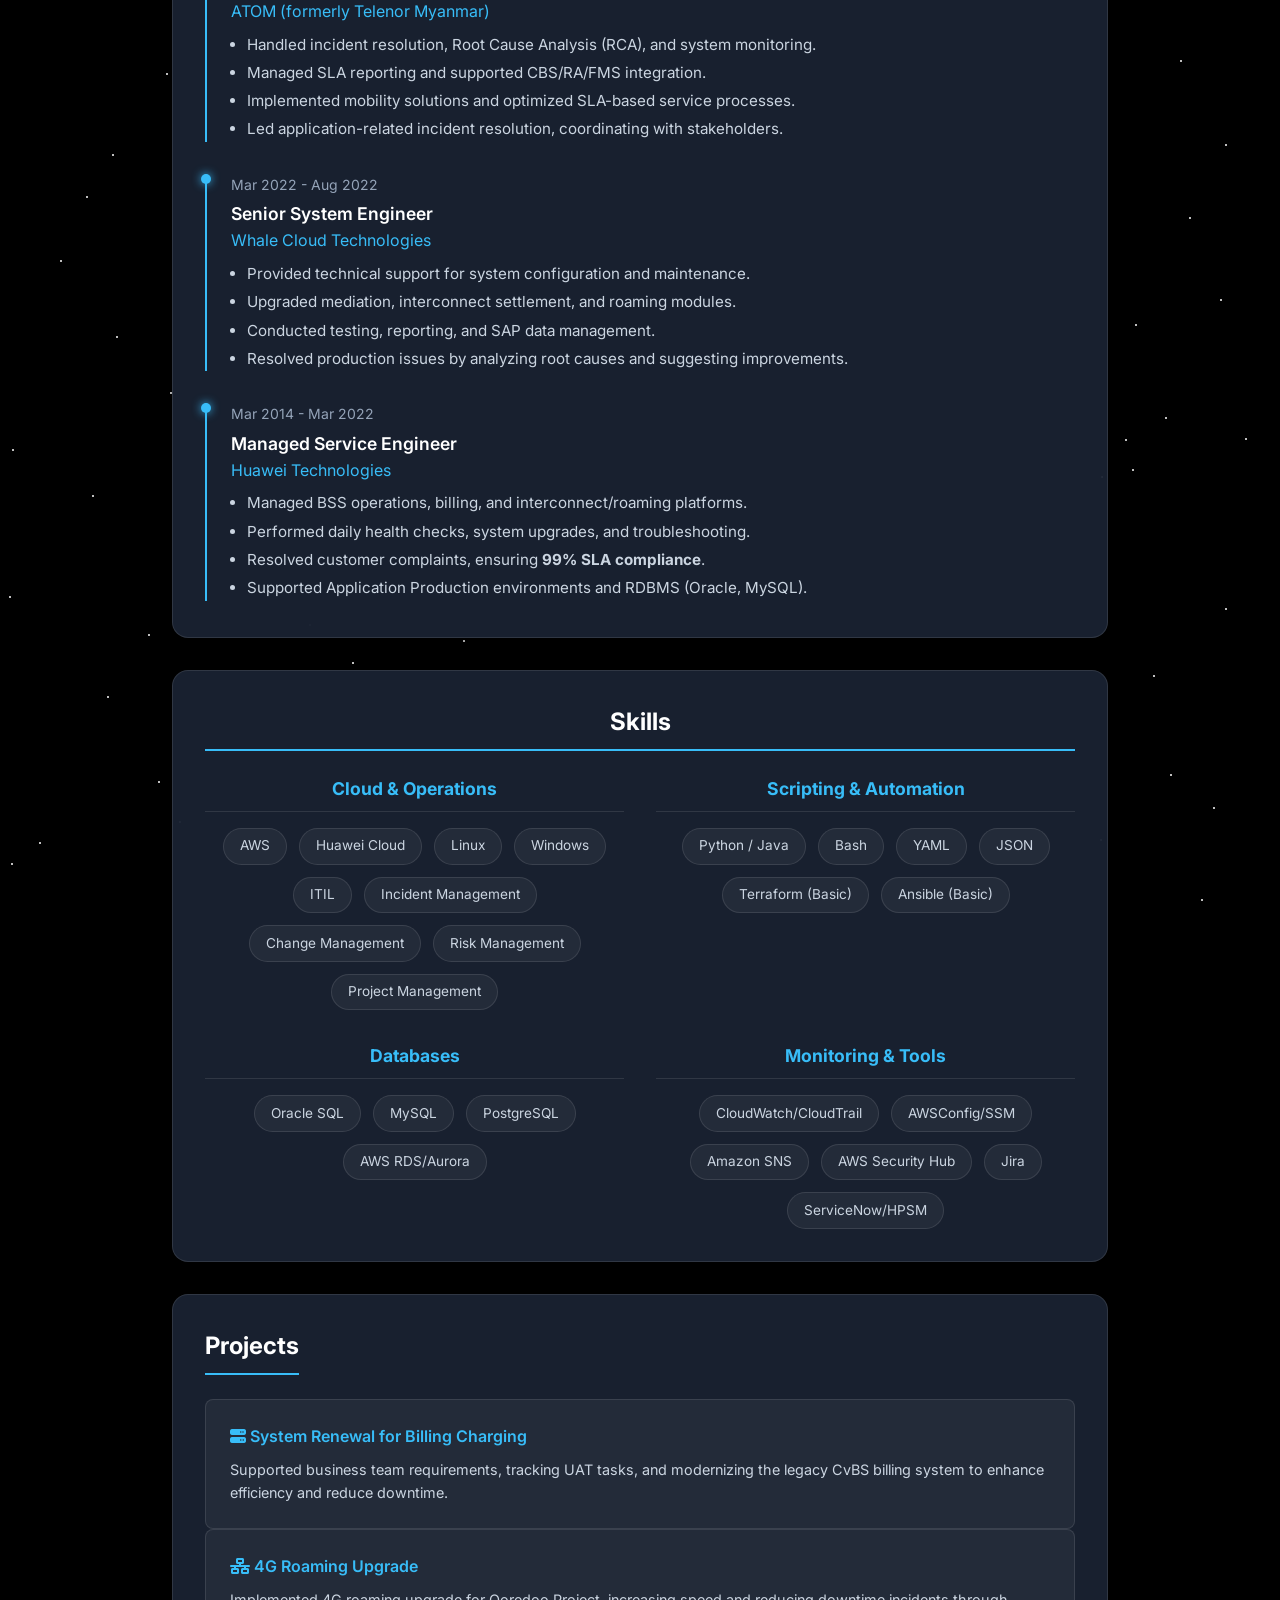
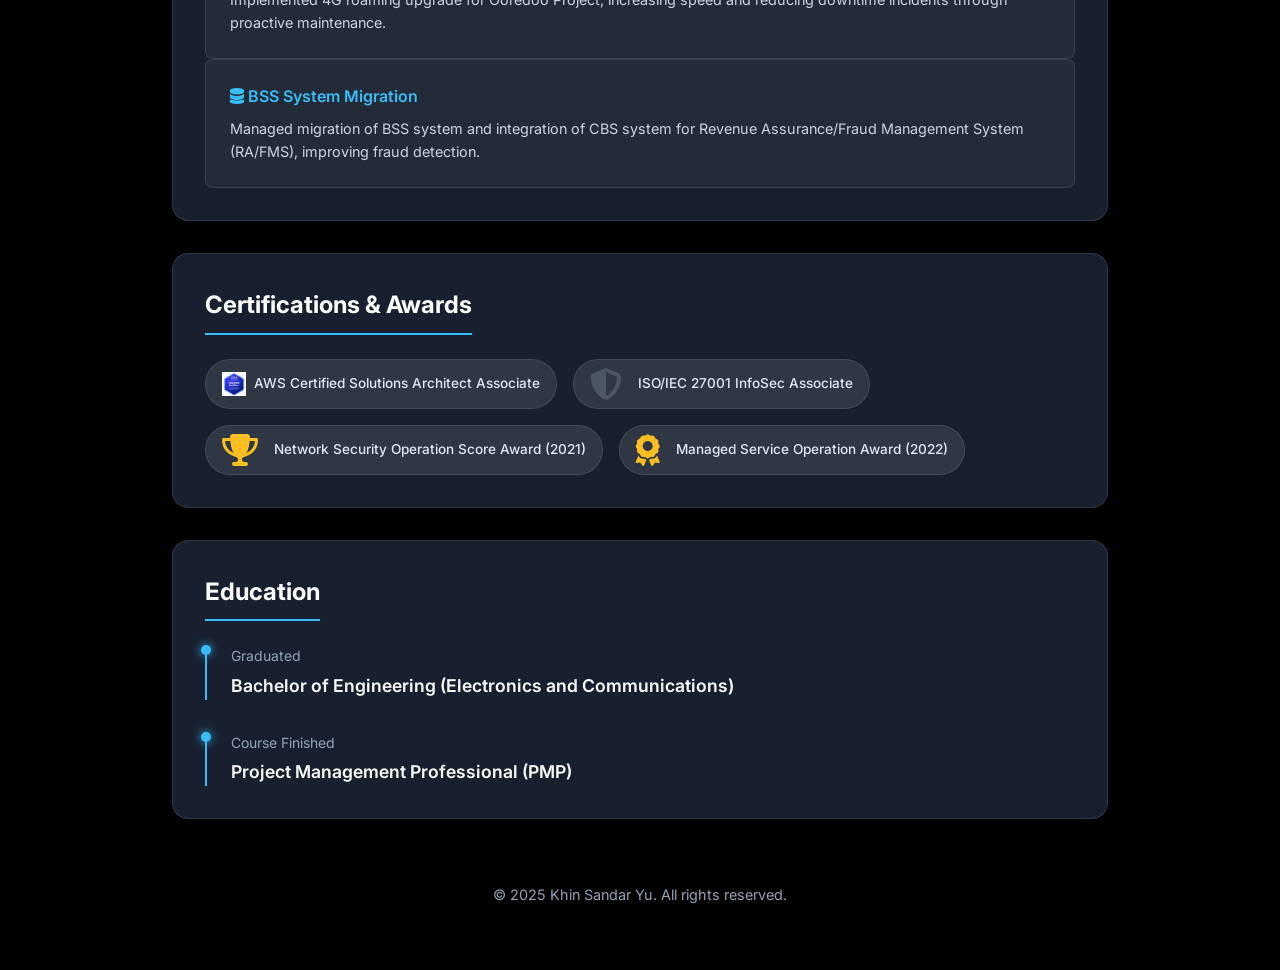
==== commit f412f061: "updated index.html" ====
--- a/index.html
+++ b/index.html
@@ -65,7 +65,7 @@
                 <h1>Khin Sandar Yu</h1>
                 <h2>Field Service Engineer | Cloud & System Engineer</h2>
                 <p style="margin-bottom: 1rem; color: #4b5563;">
-                    Managed Service Engineer | System Engineer | Technical Operations & Support
+                    IT BSS/OSS Operations&Delivering | Cloud Services and Digital Transformation | IT Field Services
                 </p>
                 <div class="contact-info">
                     <a href="mailto:khinsandaryujob@gmail.com" class="contact-item">
@@ -195,13 +195,16 @@
                         <span>Windows</span>
                         <span>ITIL</span>
                         <span>Incident Management</span>
+                        <span>Change Management</span>
+                        <span>Risk Management</span>
+                        <span>Project Management</span>
                     </div>
                 </div>
 
                 <div class="tech-category">
                     <h4>Scripting & Automation</h4>
                     <div class="tags">
-                        <span>Python (Boto3)</span>
+                        <span>Python / Java</span>
                         <span>Bash</span>
                         <span>YAML</span>
                         <span>JSON</span>
@@ -223,11 +226,12 @@
                 <div class="tech-category">
                     <h4>Monitoring & Tools</h4>
                     <div class="tags">
-                        <span>CloudWatch</span>
-                        <span>Dynatrace</span>
-                        <span>Prometheus</span>
-                        <span>Jira/Confluence</span>
-                        <span>ServiceNow</span>
+                        <span>CloudWatch/CloudTrail</span>
+                        <span>AWSConfig/SSM</span>
+                        <span>Amazon SNS</span>
+                        <span>AWS Security Hub</span>
+                        <span>Jira</span>
+                        <span>ServiceNow/HPSM</span>
                     </div>
                 </div>
             </div>
--- a/css/modern-style.css
+++ b/css/modern-style.css
@@ -719,8 +719,8 @@
 }
 
 .profile-img {
-    width: 150px;
-    height: 220px;
+    width: 140px;
+    height: 210px;
     border-radius: 50%;
     object-fit: cover;
     border: 4px solid var(--primary-color);
@@ -1006,18 +1006,21 @@
 body.light-mode {
     --text-color: #1e293b;
     --bg-color: #f3f4f6;
-    --card-bg: rgba(255, 255, 255, 0.85); /* Light card bg */
-    background: #f0f9ff; /* Very light blueish white */
-}
-
-body.light-mode .aurora, 
-body.light-mode .stars, 
+    --card-bg: rgba(255, 255, 255, 0.85);
+    /* Light card bg */
+    background: #f0f9ff;
+    /* Very light blueish white */
+}
+
+body.light-mode .aurora,
+body.light-mode .stars,
 body.light-mode .twinkling,
 body.light-mode .falling-stars {
-    display: none; /* Hide space effects in light mode */
-}
-
-body.light-mode header, 
+    display: none;
+    /* Hide space effects in light mode */
+}
+
+body.light-mode header,
 body.light-mode section {
     border: 1px solid rgba(0, 0, 0, 0.1);
     box-shadow: 0 4px 6px -1px rgba(0, 0, 0, 0.1);
@@ -1150,7 +1153,8 @@
     .nav-links {
         position: fixed;
         top: 0;
-        right: -100%; /* Hidden */
+        right: -100%;
+        /* Hidden */
         width: 70%;
         height: 100vh;
         background: var(--card-bg);
@@ -1160,7 +1164,7 @@
         align-items: center;
         gap: 2rem;
         transition: right 0.3s ease-in-out;
-        box-shadow: -5px 0 15px rgba(0,0,0,0.5);
+        box-shadow: -5px 0 15px rgba(0, 0, 0, 0.5);
         z-index: 15;
     }
 
@@ -1171,4 +1175,4 @@
     .nav-link {
         font-size: 1.2rem;
     }
-}
+}
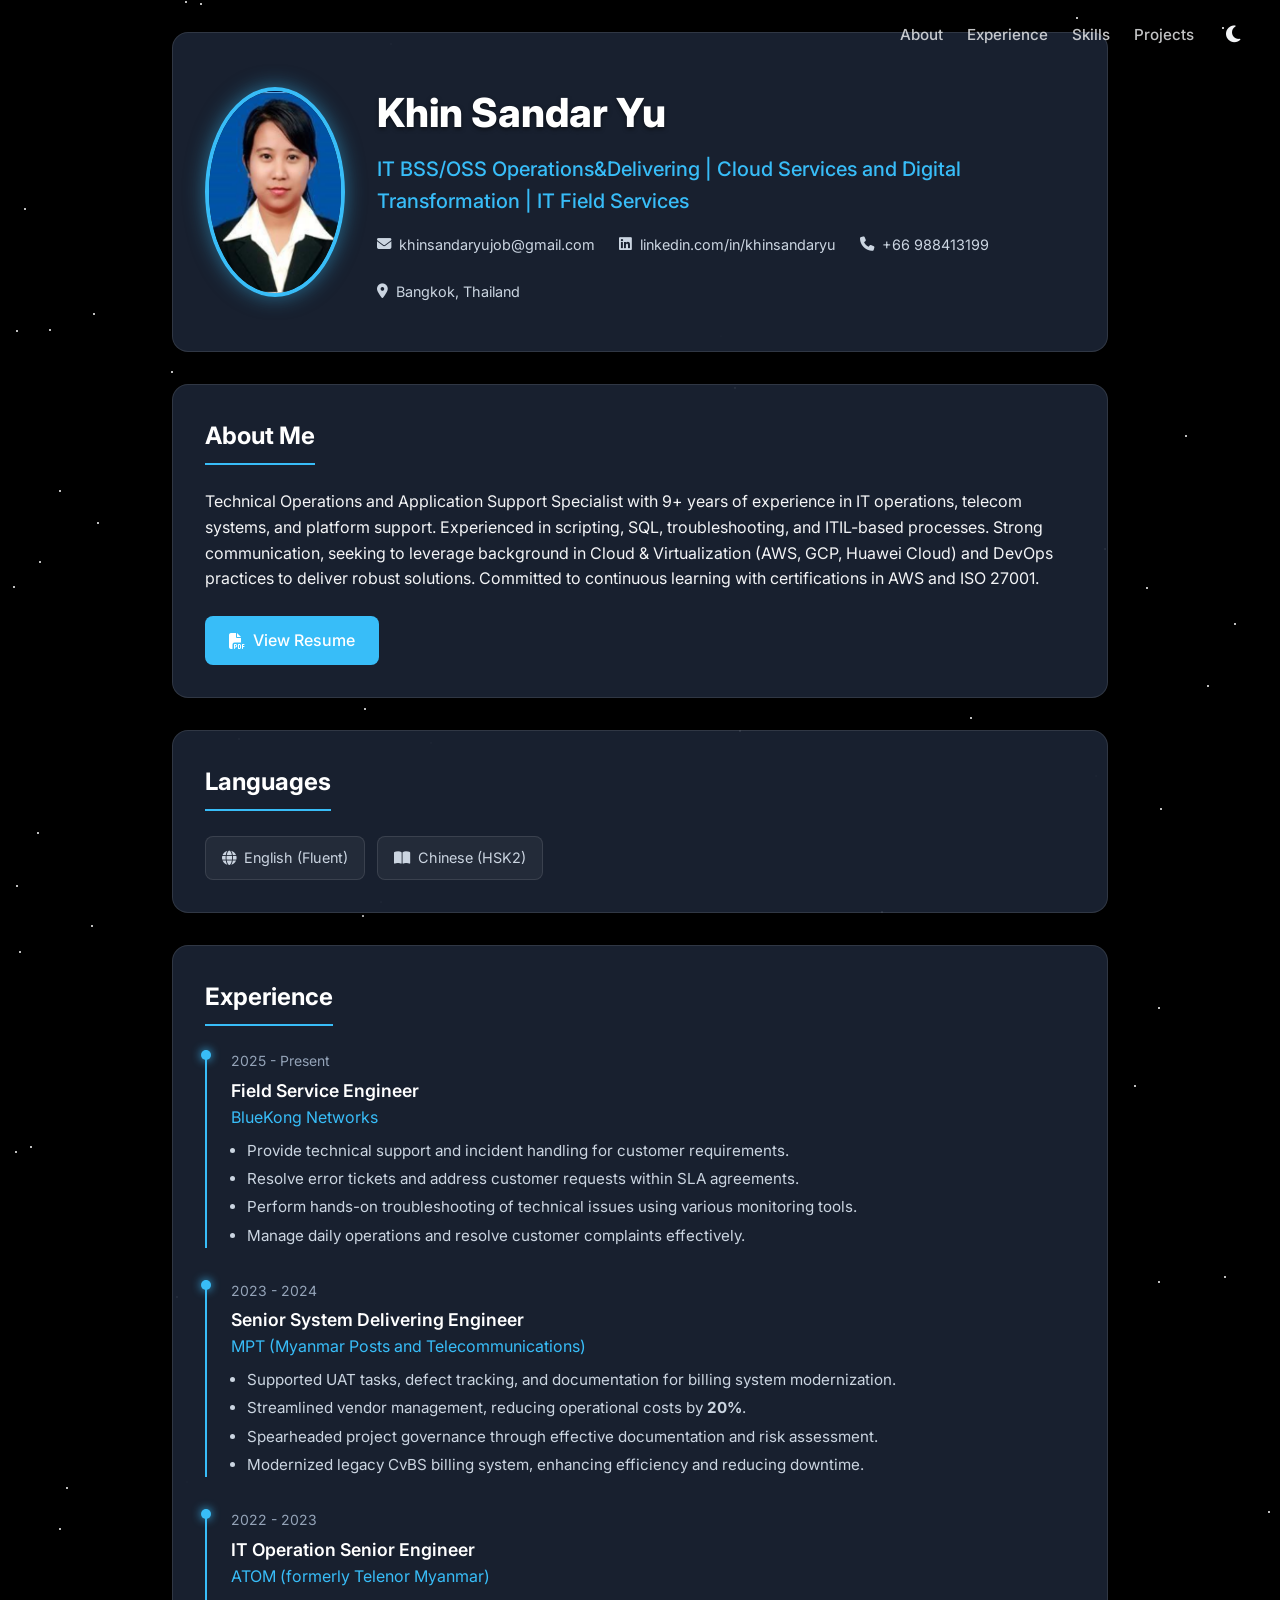
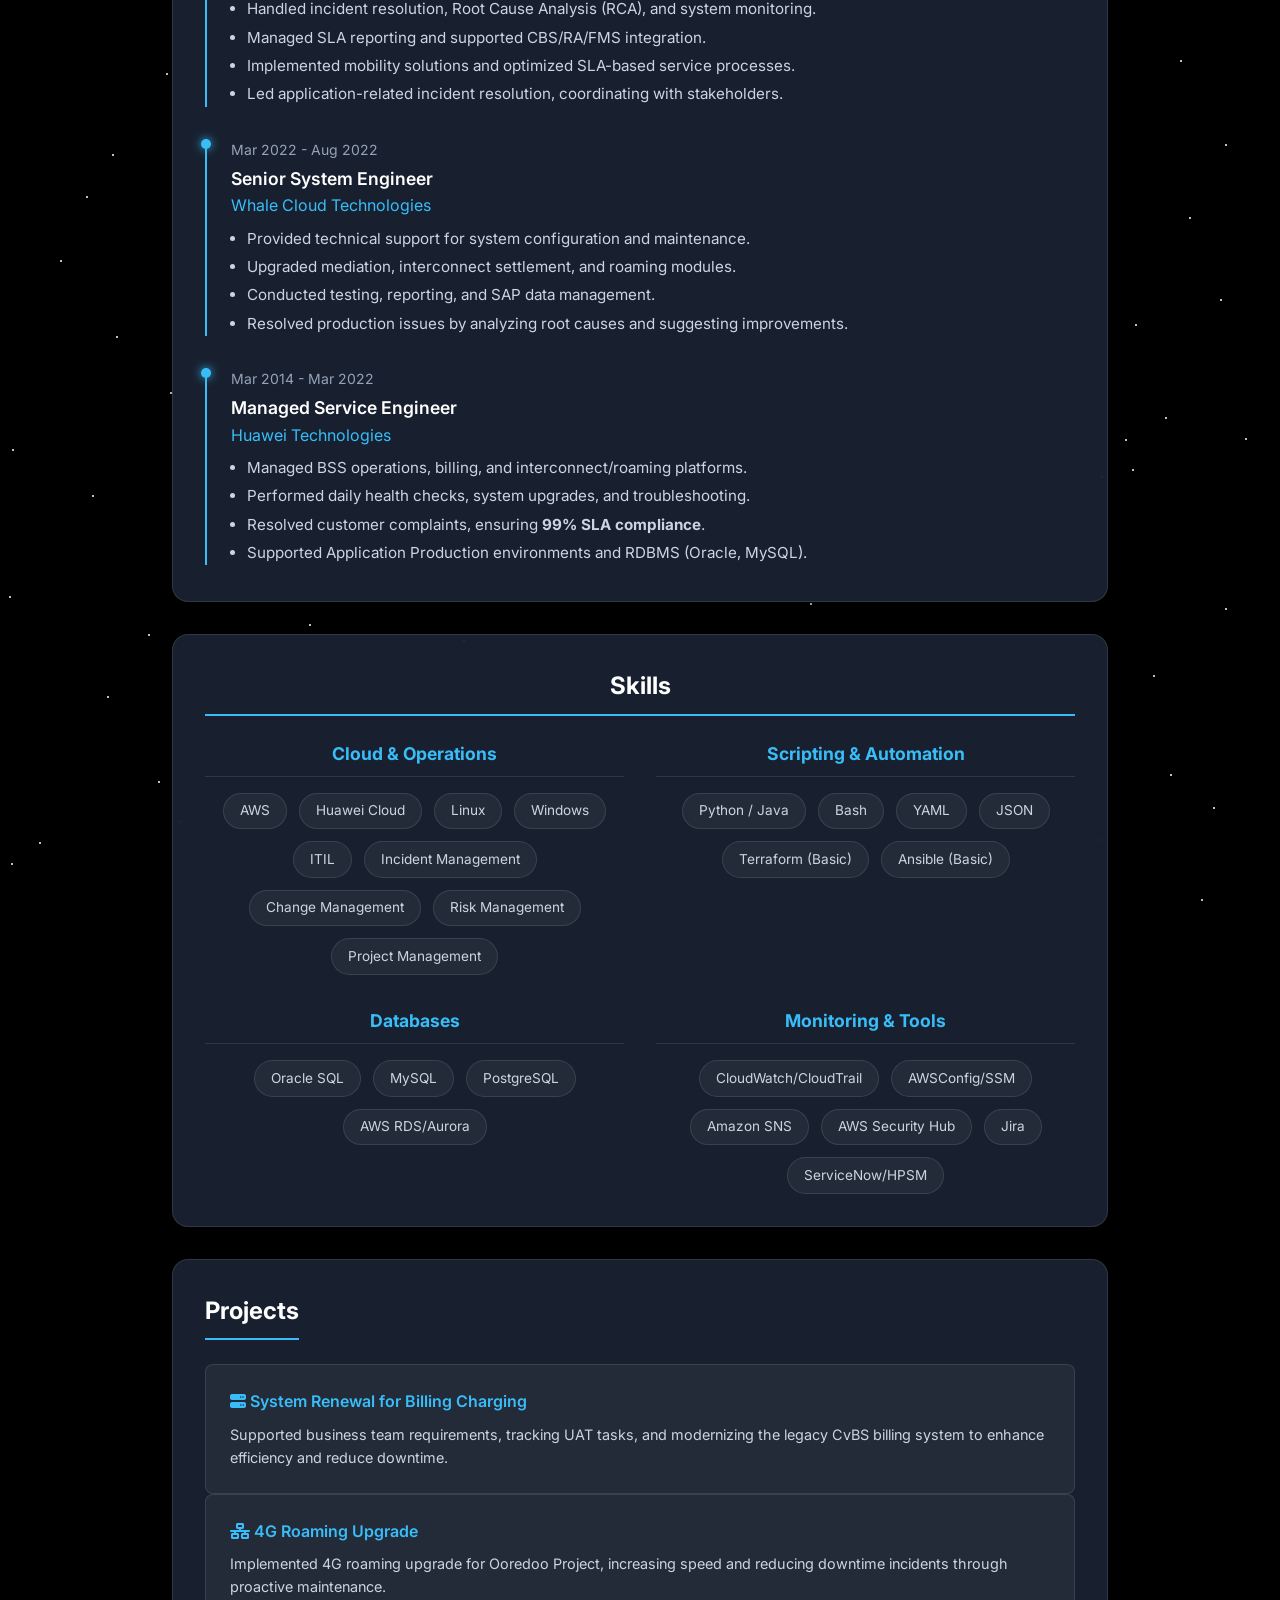
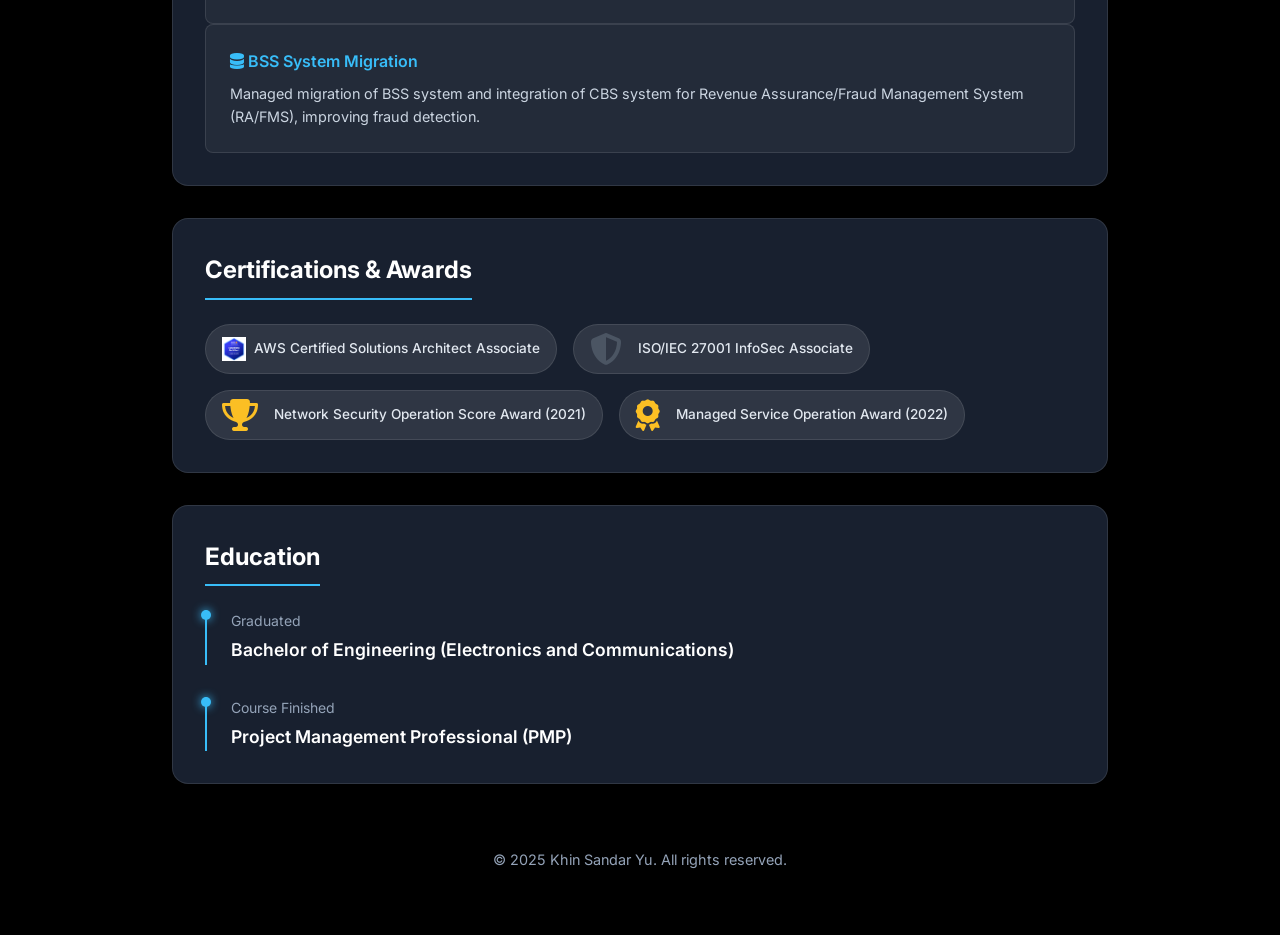
==== commit 66cd671e: "updated index.html" ====
--- a/index.html
+++ b/index.html
@@ -63,10 +63,8 @@
             <img src="img/khin_profile.png" alt="Khin Sandar Yu" class="profile-img" loading="lazy">
             <div class="header-content">
                 <h1>Khin Sandar Yu</h1>
-                <h2>Field Service Engineer | Cloud & System Engineer</h2>
-                <p style="margin-bottom: 1rem; color: #4b5563;">
-                    IT BSS/OSS Operations&Delivering | Cloud Services and Digital Transformation | IT Field Services
-                </p>
+                <h2>IT BSS/OSS Operations&Delivering | Cloud Services and Digital Transformation | IT Field Services
+                </h2>
                 <div class="contact-info">
                     <a href="mailto:khinsandaryujob@gmail.com" class="contact-item">
                         <i class="fa-solid fa-envelope"></i> khinsandaryujob@gmail.com
